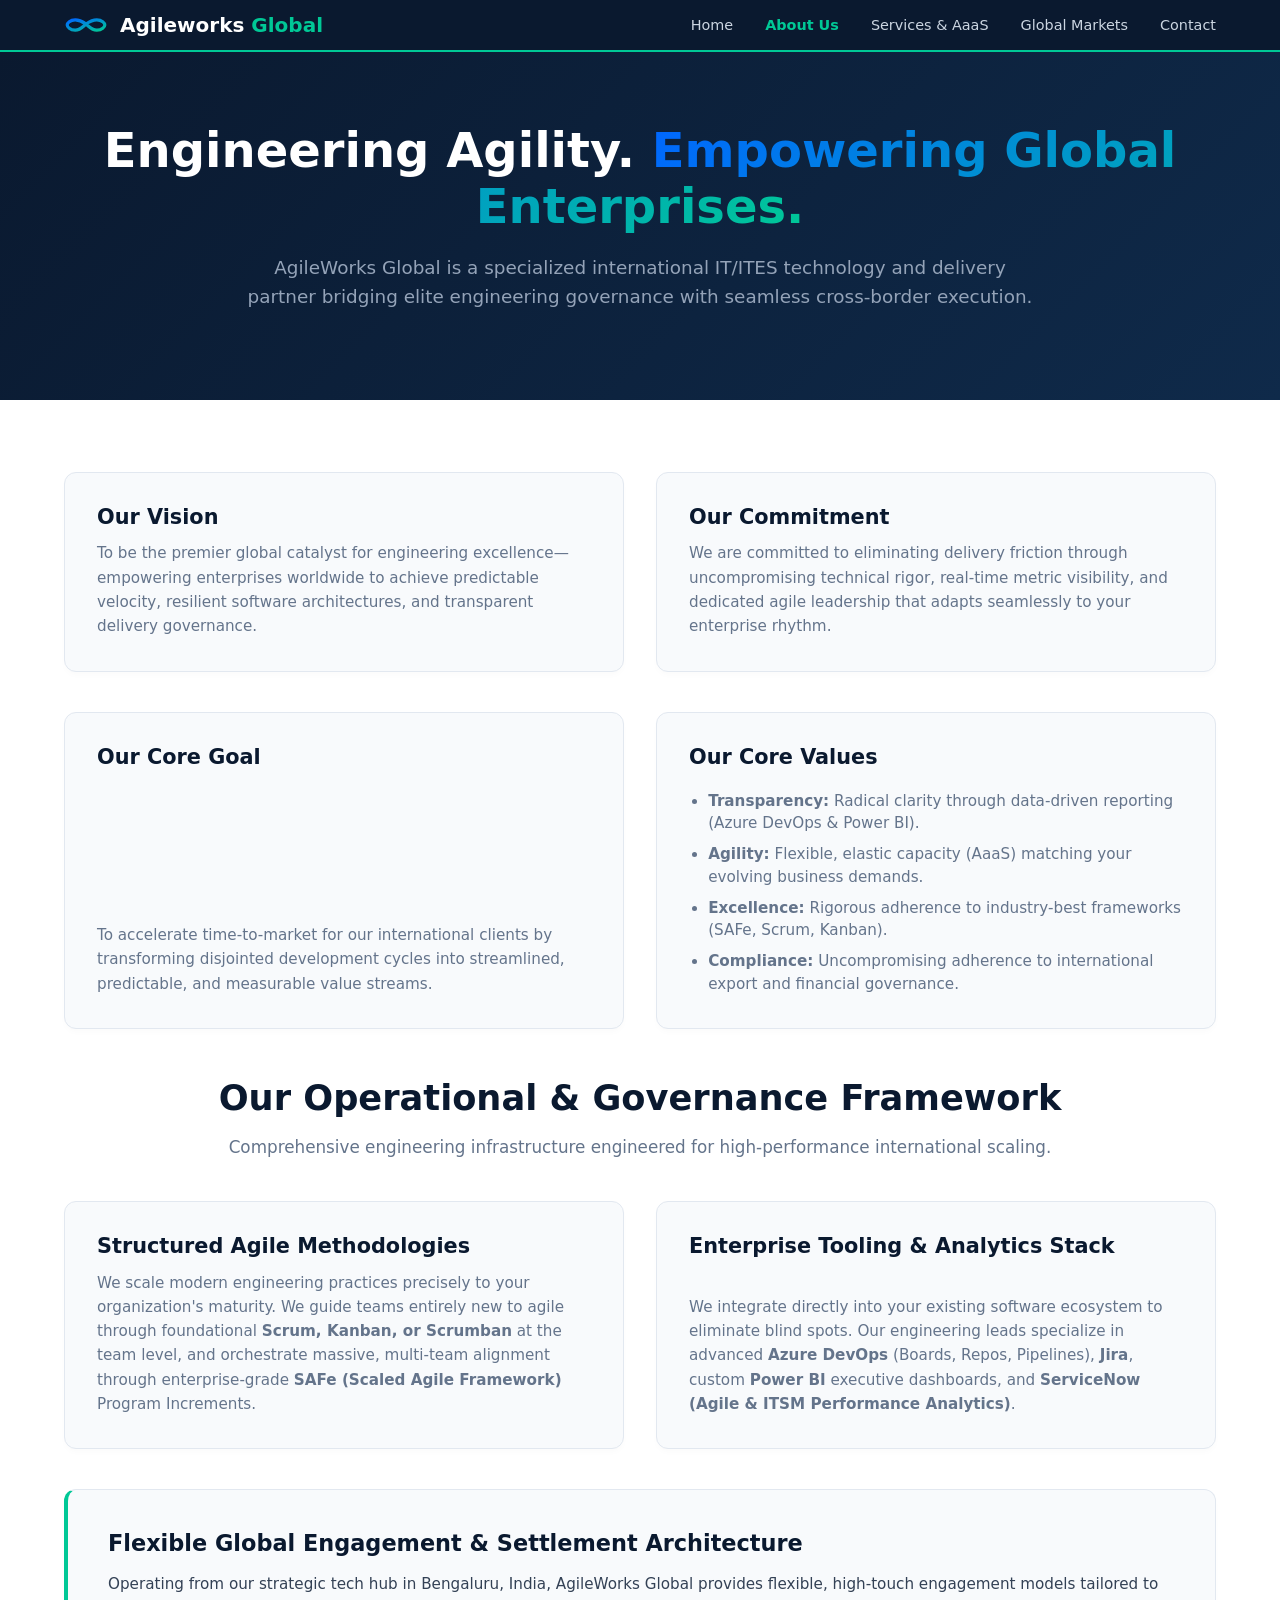
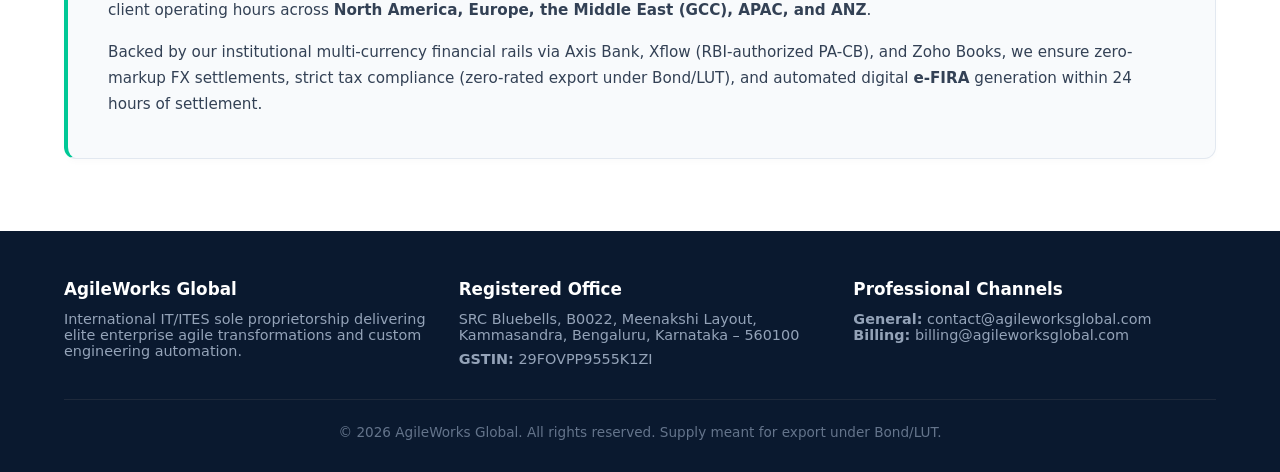
==== about.html @ ced108c4 "Initial commit" ====
<!DOCTYPE html>
<html lang="en">
<head>
  <meta charset="UTF-8">
  <meta name="viewport" content="width=device-width, initial-scale=1.0">
  <title>About Us | Agileworks Global</title>
  <link rel="stylesheet" href="css/style.css">
</head>
<body>

  <header>
    <a href="index.html" class="logo-container">
      <svg xmlns="http://www.w3.org/2000/svg" viewBox="0 0 110 50" width="44" height="22">
        <defs>
          <linearGradient id="infGrad" x1="0%" y1="0%" x2="100%" y2="100%">
            <stop offset="0%" stop-color="#0066FF"/>
            <stop offset="100%" stop-color="#00C896"/>
          </linearGradient>
        </defs>
        <path d="M 28,12 C 15,12 8,20 8,25 C 8,30 15,38 28,38 C 41,38 48,28 56,22 C 64,16 71,12 82,12 C 95,12 102,20 102,25 C 102,30 95,38 82,38 C 69,38 62,28 54,22 C 46,16 41,12 28,12 Z" fill="none" stroke="url(#infGrad)" stroke-width="8" stroke-linecap="round"/>
      </svg>
      <span class="logo-text">Agileworks <span>Global</span></span>
    </a>
    <nav>
      <a href="index.html">Home</a>
      <a href="about.html" class="active">About Us</a>
      <a href="services.html">Services &amp; AaaS</a>
      <a href="global.html">Global Markets</a>
      <a href="contact.html">Contact</a>
    </nav>
  </header>

  <main>
    <section class="hero">
      <h1>Engineering Agility. <span>Empowering Global Enterprises.</span></h1>
      <p>AgileWorks Global is a specialized international IT/ITES technology and delivery partner bridging elite engineering governance with seamless cross-border execution.</p>
    </section>

    <section>
      <div class="container">
        <!-- Row 1: Vision & Commitment -->
        <div class="grid-2" style="margin-bottom: 2.5rem;">
          <div class="card">
            <h3>Our Vision</h3>
            <p>To be the premier global catalyst for engineering excellence—empowering enterprises worldwide to achieve predictable velocity, resilient software architectures, and transparent delivery governance.</p>
          </div>
          <div class="card">
            <h3>Our Commitment</h3>
            <p>We are committed to eliminating delivery friction through uncompromising technical rigor, real-time metric visibility, and dedicated agile leadership that adapts seamlessly to your enterprise rhythm.</p>
          </div>
        </div>

        <!-- Row 2: Core Goal & Core Values -->
        <div class="grid-2" style="margin-bottom: 3rem;">
          <div class="card">
            <h3>Our Core Goal</h3>
            <p>To accelerate time-to-market for our international clients by transforming disjointed development cycles into streamlined, predictable, and measurable value streams.</p>
          </div>
          <div class="card">
            <h3>Our Core Values</h3>
            <ul style="margin-top: 0.5rem; padding-left: 1.2rem; color: #64748B; display: flex; flex-direction: column; gap: 8px; font-size: 0.95rem; line-height: 1.5;">
              <li><strong>Transparency:</strong> Radical clarity through data-driven reporting (Azure DevOps &amp; Power BI).</li>
              <li><strong>Agility:</strong> Flexible, elastic capacity (AaaS) matching your evolving business demands.</li>
              <li><strong>Excellence:</strong> Rigorous adherence to industry-best frameworks (SAFe, Scrum, Kanban).</li>
              <li><strong>Compliance:</strong> Uncompromising adherence to international export and financial governance.</li>
            </ul>
          </div>
        </div>

        <!-- Row 3: Operational & Governance Framework -->
        <h2 class="section-title">Our Operational &amp; Governance Framework</h2>
        <p class="section-subtitle">Comprehensive engineering infrastructure engineered for high-performance international scaling.</p>
        
        <div class="grid-2">
          <div class="card">
            <h3>Structured Agile Methodologies</h3>
            <p>We scale modern engineering practices precisely to your organization's maturity. We guide teams entirely new to agile through foundational <strong>Scrum, Kanban, or Scrumban</strong> at the team level, and orchestrate massive, multi-team alignment through enterprise-grade <strong>SAFe (Scaled Agile Framework)</strong> Program Increments.</p>
          </div>
          <div class="card">
            <h3>Enterprise Tooling &amp; Analytics Stack</h3>
            <p>We integrate directly into your existing software ecosystem to eliminate blind spots. Our engineering leads specialize in advanced <strong>Azure DevOps</strong> (Boards, Repos, Pipelines), <strong>Jira</strong>, custom <strong>Power BI</strong> executive dashboards, and <strong>ServiceNow (Agile &amp; ITSM Performance Analytics)</strong>.</p>
          </div>
        </div>

        <!-- Global Engagement Banner -->
        <div class="card" style="border-left: 4px solid var(--brand-teal); margin-top: 2.5rem; padding: 2.5rem;">
          <h3 style="color: var(--primary-dark); font-size: 1.4rem; margin-bottom: 1rem;">Flexible Global Engagement &amp; Settlement Architecture</h3>
          <p style="color: var(--text-dark); line-height: 1.7; margin-bottom: 1rem;">
            Operating from our strategic tech hub in Bengaluru, India, AgileWorks Global provides flexible, high-touch engagement models tailored to client operating hours across <strong>North America, Europe, the Middle East (GCC), APAC, and ANZ</strong>. 
          </p>
          <p style="color: var(--text-dark); line-height: 1.7;">
            Backed by our institutional multi-currency financial rails via Axis Bank, Xflow (RBI-authorized PA-CB), and Zoho Books, we ensure zero-markup FX settlements, strict tax compliance (zero-rated export under Bond/LUT), and automated digital <strong>e-FIRA</strong> generation within 24 hours of settlement.
          </p>
        </div>
      </div>
    </section>
  </main>

  <footer>
    <div class="footer-grid">
      <div>
        <h4>AgileWorks Global</h4>
        <p>International IT/ITES sole proprietorship delivering elite enterprise agile transformations and custom engineering automation.</p>
      </div>
      <div>
        <h4>Registered Office</h4>
        <p>SRC Bluebells, B0022, Meenakshi Layout, Kammasandra, Bengaluru, Karnataka – 560100</p>
        <p style="margin-top: 0.5rem;"><strong>GSTIN:</strong> 29FOVPP9555K1ZI</p>
      </div>
      <div>
        <h4>Professional Channels</h4>
        <p><strong>General:</strong> contact@agileworksglobal.com</p>
        <p><strong>Billing:</strong> billing@agileworksglobal.com</p>
      </div>
    </div>
    <div class="footer-bottom">
      &copy; 2026 AgileWorks Global. All rights reserved. Supply meant for export under Bond/LUT.
    </div>
  </footer>

</body>
</html>
---- css/style.css ----
:root {
  --primary-dark: #0A192F;
  --primary-navy: #0F2A4A;
  --brand-blue: #0066FF;
  --brand-teal: #00C896;
  --slate-light: #F8FAFC;
  --text-dark: #334155;
  --text-muted: #64748B;
  --border-color: #E2E8F0;
}

* {
  box-sizing: border-box;
  margin: 0;
  padding: 0;
  font-family: 'Inter', system-ui, -apple-system, BlinkMacSystemFont, "Segoe UI", Roboto, sans-serif;
}

body {
  background-color: var(--primary-dark);
  color: var(--text-dark);
  display: flex;
  flex-direction: column;
  min-height: 100vh;
}

main {
  flex: 1;
}

/* Header & Nav */
header {
  background: var(--primary-dark);
  color: #FFFFFF;
  padding: 0.8rem 5%;
  display: flex;
  justify-content: space-between;
  align-items: center;
  position: sticky;
  top: 0;
  z-index: 1000;
  box-shadow: 0 2px 0 0 var(--brand-teal);
}

.logo-container {
  display: flex;
  align-items: center;
  gap: 12px;
  text-decoration: none;
}

.logo-text {
  font-size: 1.25rem;
  font-weight: 700;
  color: #FFFFFF;
}

.logo-text span {
  color: var(--brand-teal);
}

nav {
  display: flex;
  align-items: center;
}

nav a {
  color: #CBD5E1;
  text-decoration: none;
  margin-left: 2rem;
  font-size: 0.9rem;
  font-weight: 500;
  transition: color 0.2s ease;
}

nav a:hover,
nav a.active {
  color: var(--brand-teal);
  font-weight: 600;
}

/* Hero Section */
.hero {
  background: linear-gradient(135deg, var(--primary-dark), var(--primary-navy));
  color: #FFFFFF;
  padding: 4.5rem 5% 3.5rem 5%;
  text-align: center;
}

.hero h1 {
  font-size: 3rem;
  font-weight: 800;
  margin-bottom: 1.2rem;
  color: #FFFFFF;
}

.hero h1 span {
  background: linear-gradient(135deg, var(--brand-blue), var(--brand-teal));
  -webkit-background-clip: text;
  -webkit-text-fill-color: transparent;
}

.hero p {
  font-size: 1.15rem;
  max-width: 800px;
  margin: 0 auto 2rem auto;
  color: #94A3B8;
  line-height: 1.6;
}

/* Buttons */
.btn-group {
  display: flex;
  gap: 1rem;
  justify-content: center;
  flex-wrap: wrap;
}

.btn-primary {
  background: linear-gradient(135deg, var(--brand-blue), var(--brand-teal));
  color: #FFFFFF;
  padding: 0.8rem 2rem;
  font-size: 0.95rem;
  font-weight: 600;
  border: none;
  border-radius: 6px;
  cursor: pointer;
  text-decoration: none;
  display: inline-block;
  box-shadow: 0 4px 14px rgba(0, 200, 150, 0.3);
  transition: opacity 0.2s ease;
}

.btn-primary:hover {
  opacity: 0.92;
}

.btn-outline {
  background: transparent;
  border: 2px solid var(--brand-teal);
  color: #FFFFFF;
  padding: 0.8rem 2rem;
  font-size: 0.95rem;
  font-weight: 600;
  border-radius: 6px;
  text-decoration: none;
  display: inline-block;
  transition: all 0.2s ease;
}

.btn-outline:hover {
  background: rgba(0, 200, 150, 0.1);
}

/* Layout & Containers */
section {
  padding: 4.5rem 5%;
  background-color: #FFFFFF;
}

.bg-slate {
  background-color: var(--slate-light);
}

.container {
  max-width: 1200px;
  margin: 0 auto;
}

h2.section-title {
  font-size: 2.2rem;
  color: var(--primary-dark);
  text-align: center;
  margin-bottom: 1rem;
  font-weight: 700;
}

p.section-subtitle {
  text-align: center;
  color: var(--text-muted);
  margin-bottom: 2.5rem;
  font-size: 1.05rem;
  line-height: 1.6;
}

/* Grids & Cards */
.grid-2 {
  display: grid;
  grid-template-columns: 1fr 1fr;
  gap: 2rem;
  align-items: stretch;
}

.card {
  background: var(--slate-light);
  border: 1px solid var(--border-color);
  border-radius: 12px;
  padding: 2rem;
  box-shadow: 0 4px 6px -1px rgba(0, 0, 0, 0.02);
  display: flex;
  flex-direction: column;
  justify-content: space-between;
}

.card h3 {
  color: var(--primary-dark);
  font-size: 1.3rem;
  margin-bottom: 0.8rem;
}

.card p {
  color: var(--text-muted);
  line-height: 1.6;
  font-size: 0.95rem;
}

.badge-list {
  display: flex;
  flex-wrap: wrap;
  gap: 8px;
  margin-top: 1.2rem;
}

.badge {
  background: #E2E8F0;
  color: var(--primary-dark);
  padding: 4px 12px;
  border-radius: 20px;
  font-size: 0.85rem;
  font-weight: 600;
}

/* Services Grid */
.services-grid {
  display: grid;
  grid-template-columns: repeat(auto-fit, minmax(320px, 1fr));
  gap: 2rem;
}

.service-card {
  background: #FFFFFF;
  border: 1px solid var(--border-color);
  border-radius: 12px;
  padding: 2rem;
  display: flex;
  flex-direction: column;
  justify-content: space-between;
}

.service-card h3 {
  color: var(--primary-dark);
  font-size: 1.25rem;
  margin-bottom: 0.75rem;
}

.service-card p {
  font-size: 0.95rem;
  color: var(--text-muted);
  line-height: 1.6;
}

.service-card.aaas-highlight {
  border: 2px solid var(--brand-teal);
  background: #F0FDF4;
}

.tag-flagship {
  background: var(--brand-teal);
  color: #FFF;
  font-size: 0.75rem;
  padding: 2px 8px;
  border-radius: 4px;
  font-weight: 700;
  text-transform: uppercase;
  display: inline-block;
  margin-bottom: 8px;
}

/* Responsive YouTube Embeds */
.video-container {
  position: relative;
  padding-bottom: 56.25%; /* 16:9 Aspect Ratio */
  height: 0;
  overflow: hidden;
  border-radius: 8px;
  margin-top: 1.5rem;
  background-color: #0F172A;
  border: 1px solid var(--border-color);
}

.video-container iframe {
  position: absolute;
  top: 0;
  left: 0;
  width: 100%;
  height: 100%;
  border: 0;
}

/* Global Markets Grid */
.corridors-grid {
  display: grid;
  grid-template-columns: repeat(auto-fit, minmax(320px, 1fr));
  gap: 2rem;
  margin-bottom: 3.5rem;
}

.corridor-card {
  background: var(--slate-light);
  border: 1px solid var(--border-color);
  border-radius: 12px;
  padding: 2rem;
}

.corridor-card h3 {
  color: var(--primary-dark);
  font-size: 1.25rem;
  margin-bottom: 0.8rem;
  display: flex;
  align-items: center;
  gap: 8px;
}

.corridor-card p {
  font-size: 0.95rem;
  color: var(--text-muted);
  line-height: 1.6;
}

.pillars-card {
  background: #FFFFFF;
  border: 1px solid var(--border-color);
  border-radius: 12px;
  padding: 2.5rem;
  max-width: 1000px;
  margin: 0 auto;
}

.pillars-card h3 {
  color: var(--primary-dark);
  font-size: 1.4rem;
  margin-bottom: 1.5rem;
}

.pillar-item {
  margin-bottom: 1.5rem;
  line-height: 1.6;
}

.pillar-item strong {
  display: block;
  color: var(--primary-dark);
  font-size: 1.05rem;
  margin-bottom: 0.25rem;
}

.pillar-item p {
  color: var(--text-dark);
}

/* Form Styles */
.form-card {
  background: #FFFFFF;
  max-width: 750px;
  margin: 0 auto;
  border: 1px solid var(--border-color);
  border-radius: 12px;
  padding: 2.5rem;
}

.form-group {
  margin-bottom: 1.2rem;
}

.form-group label {
  display: block;
  font-weight: 600;
  margin-bottom: 0.5rem;
  font-size: 0.9rem;
  color: var(--primary-dark);
}

.form-group input,
.form-group select,
.form-group textarea {
  width: 100%;
  padding: 0.8rem;
  border: 1px solid var(--border-color);
  border-radius: 6px;
  font-size: 0.95rem;
  background-color: #FFFFFF;
}

.form-group input:focus,
.form-group select:focus,
.form-group textarea:focus {
  outline: none;
  border-color: var(--brand-teal);
  box-shadow: 0 0 0 3px rgba(0, 200, 150, 0.15);
}

/* Footer */
footer {
  background: var(--primary-dark);
  color: #94A3B8;
  padding: 3rem 5% 2rem 5%;
  font-size: 0.9rem;
  margin-top: auto;
}

.footer-grid {
  display: grid;
  grid-template-columns: repeat(auto-fit, minmax(250px, 1fr));
  gap: 2rem;
  max-width: 1200px;
  margin: 0 auto 2rem auto;
}

.footer-grid h4 {
  color: #FFFFFF;
  margin-bottom: 0.8rem;
  font-size: 1.05rem;
}

.footer-bottom {
  text-align: center;
  border-top: 1px solid #1E293B;
  padding-top: 1.5rem;
  color: #64748B;
  font-size: 0.85rem;
}

@media (max-width: 768px) {
  .grid-2 {
    grid-template-columns: 1fr !important;
  }
  .hero h1 {
    font-size: 2.2rem;
  }
  nav a {
    margin-left: 1rem;
    font-size: 0.85rem;
  }
}
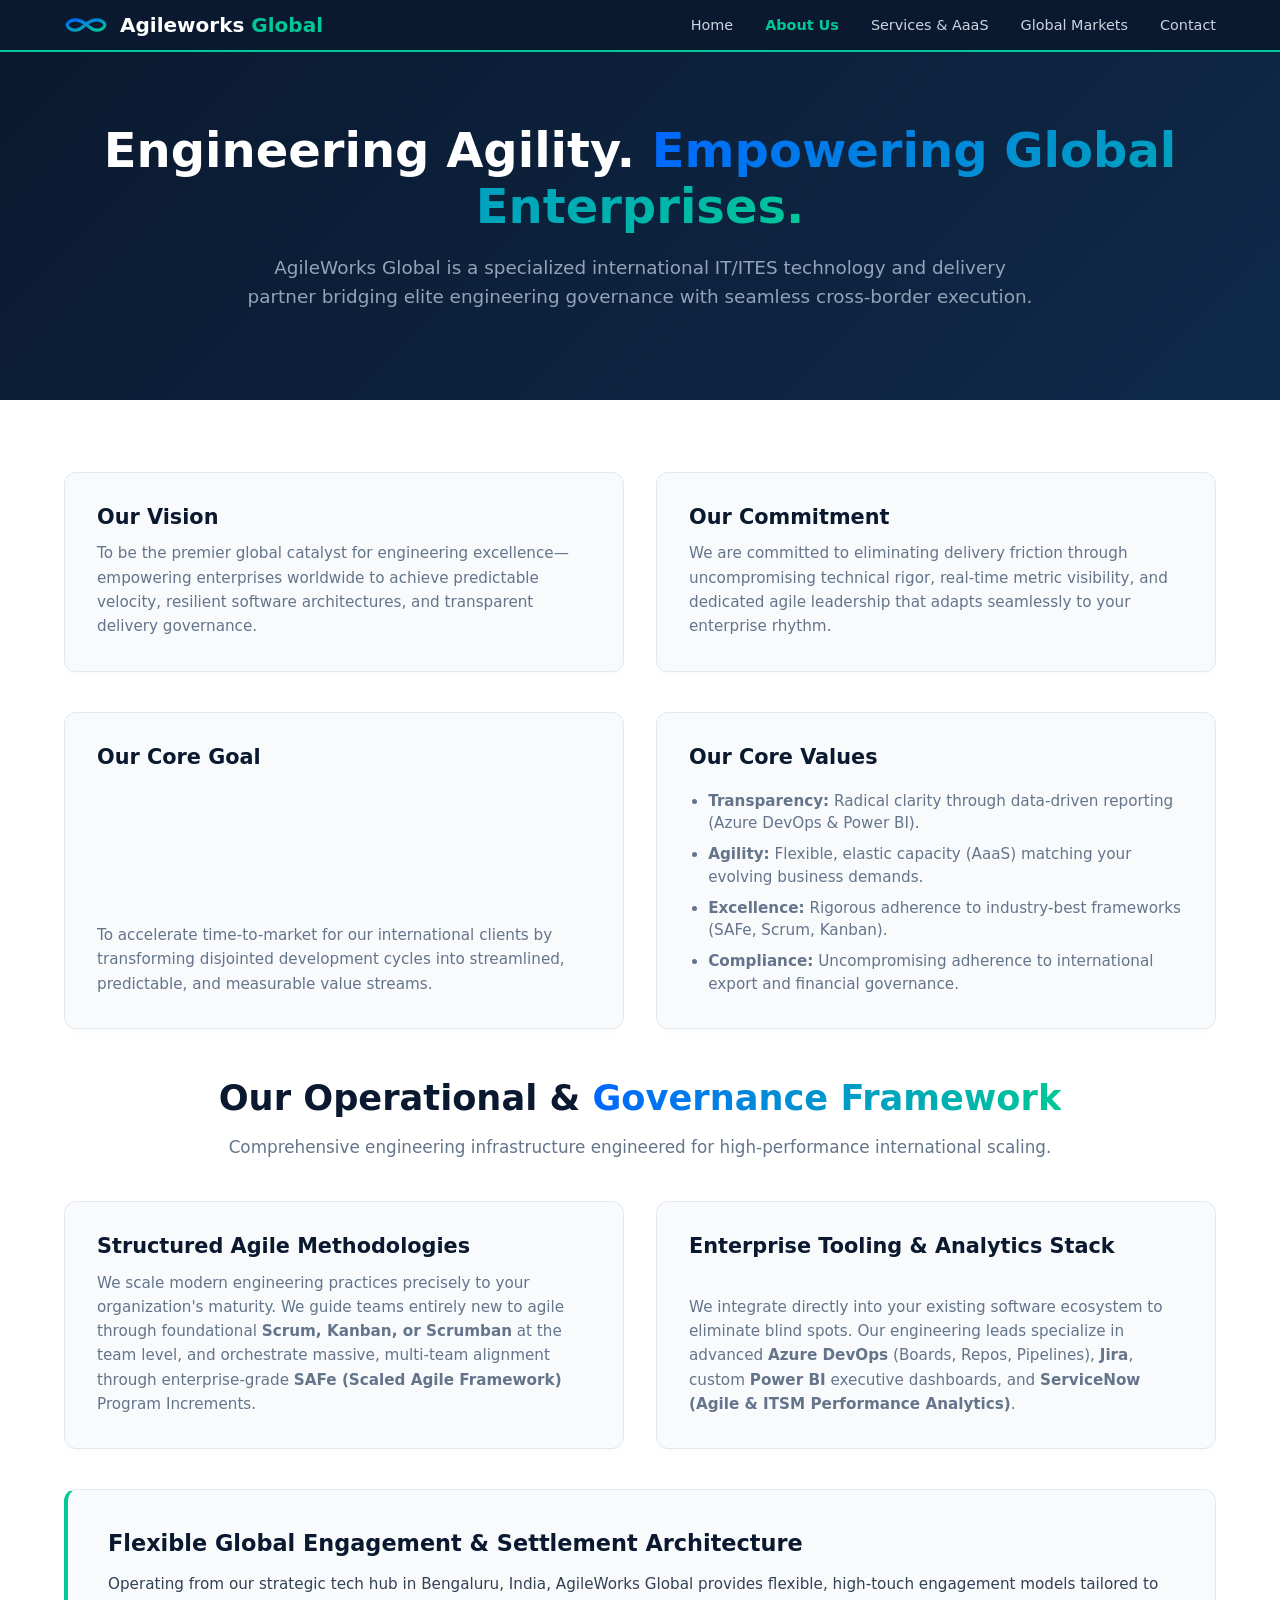
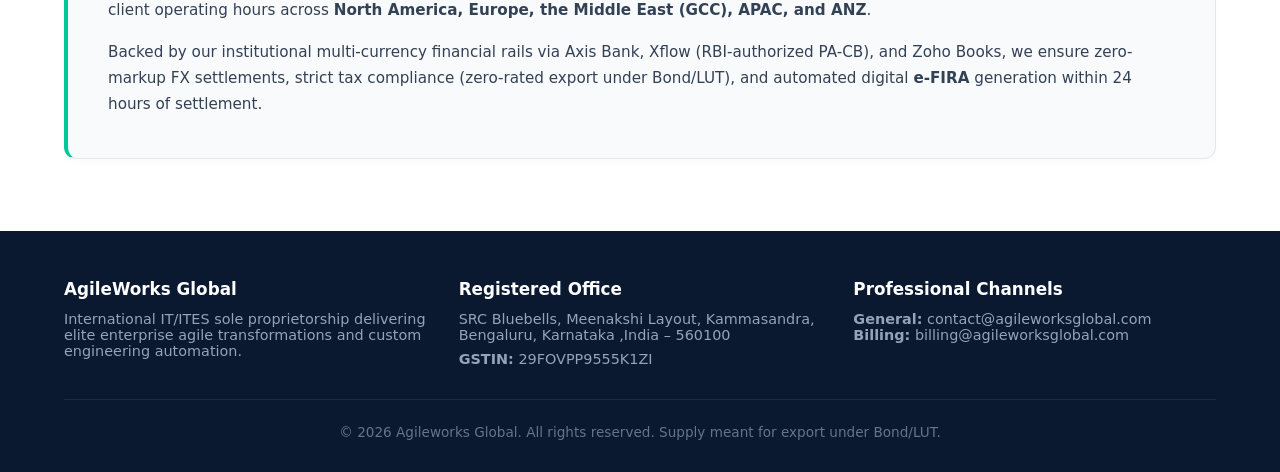
==== commit 6b5aec0a: "updated code in services.html, about.html, global.html, index.html, contact.html to reflect the new " ====
--- a/about.html
+++ b/about.html
@@ -68,7 +68,9 @@
         </div>
 
         <!-- Row 3: Operational & Governance Framework -->
-        <h2 class="section-title">Our Operational &amp; Governance Framework</h2>
+        <h2 class="section-title">
+          Our Operational &amp; <span style="background: linear-gradient(to right, #0066FF, #00C896); -webkit-background-clip: text; -webkit-text-fill-color: transparent;">Governance Framework</span>
+        </h2>
         <p class="section-subtitle">Comprehensive engineering infrastructure engineered for high-performance international scaling.</p>
         
         <div class="grid-2">
@@ -104,7 +106,7 @@
       </div>
       <div>
         <h4>Registered Office</h4>
-        <p>SRC Bluebells, B0022, Meenakshi Layout, Kammasandra, Bengaluru, Karnataka – 560100</p>
+        <p>SRC Bluebells, Meenakshi Layout, Kammasandra, Bengaluru, Karnataka ,India – 560100</p>
         <p style="margin-top: 0.5rem;"><strong>GSTIN:</strong> 29FOVPP9555K1ZI</p>
       </div>
       <div>
@@ -114,7 +116,7 @@
       </div>
     </div>
     <div class="footer-bottom">
-      &copy; 2026 AgileWorks Global. All rights reserved. Supply meant for export under Bond/LUT.
+      &copy; 2026 Agileworks Global. All rights reserved. Supply meant for export under Bond/LUT.
     </div>
   </footer>
 
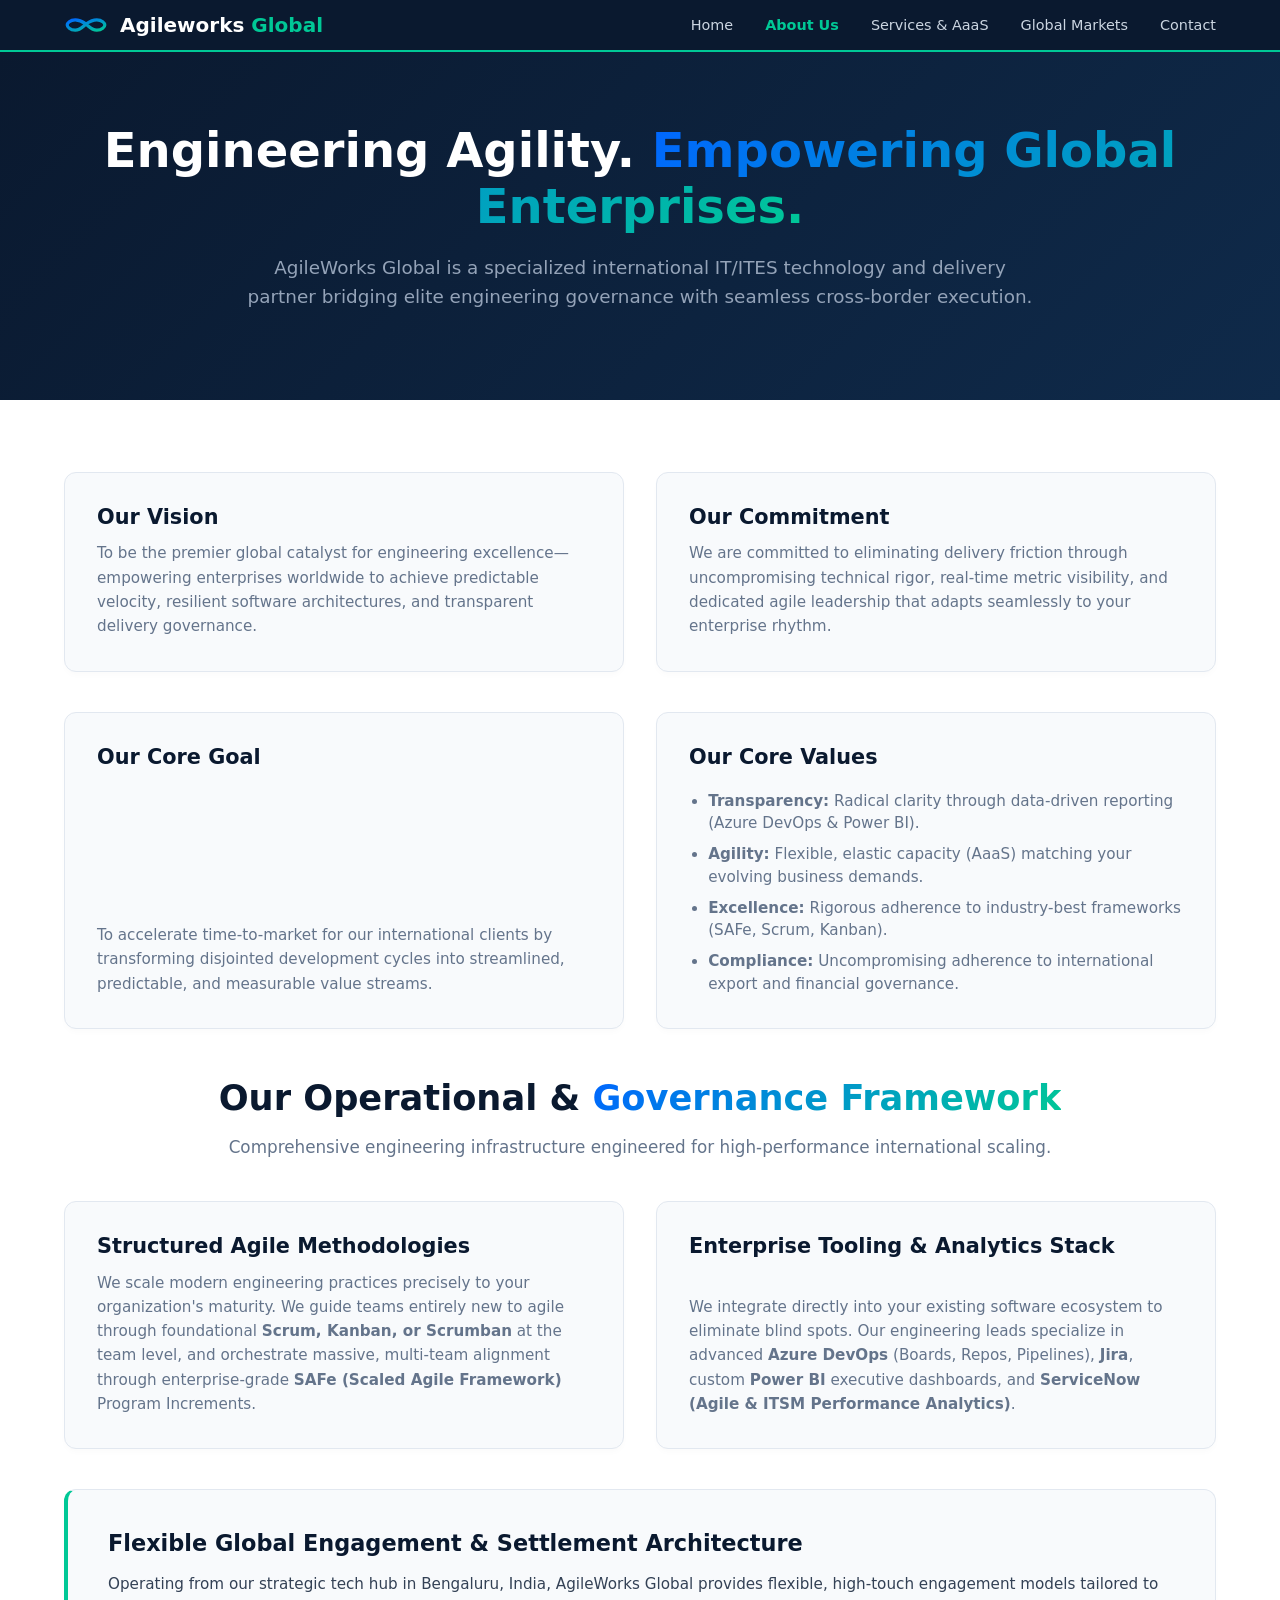
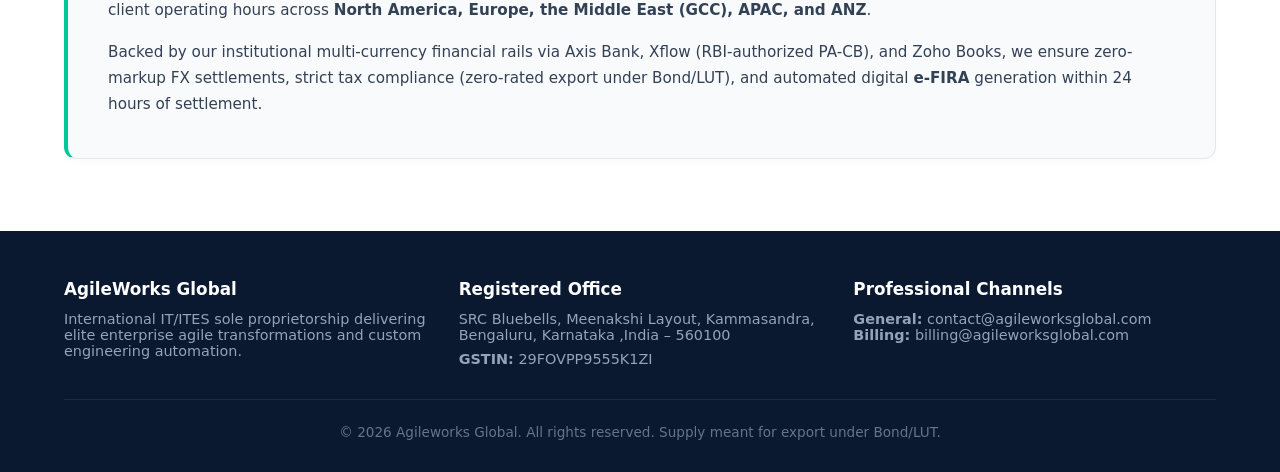
==== commit 39d94174: "Fix gradient text compatibility warnings Co-authored-by: Copilot <223556219+Copilot@users.noreply.gi" ====
--- a/about.html
+++ b/about.html
@@ -69,7 +69,7 @@
 
         <!-- Row 3: Operational & Governance Framework -->
         <h2 class="section-title">
-          Our Operational &amp; <span style="background: linear-gradient(to right, #0066FF, #00C896); -webkit-background-clip: text; -webkit-text-fill-color: transparent;">Governance Framework</span>
+          Our Operational &amp; <span class="gradient-text">Governance Framework</span>
         </h2>
         <p class="section-subtitle">Comprehensive engineering infrastructure engineered for high-performance international scaling.</p>
         
--- a/css/style.css
+++ b/css/style.css
@@ -94,9 +94,12 @@
   color: #FFFFFF;
 }
 
-.hero h1 span {
+.hero h1 span,
+.gradient-text {
   background: linear-gradient(135deg, var(--brand-blue), var(--brand-teal));
   -webkit-background-clip: text;
+  background-clip: text;
+  color: transparent;
   -webkit-text-fill-color: transparent;
 }
 
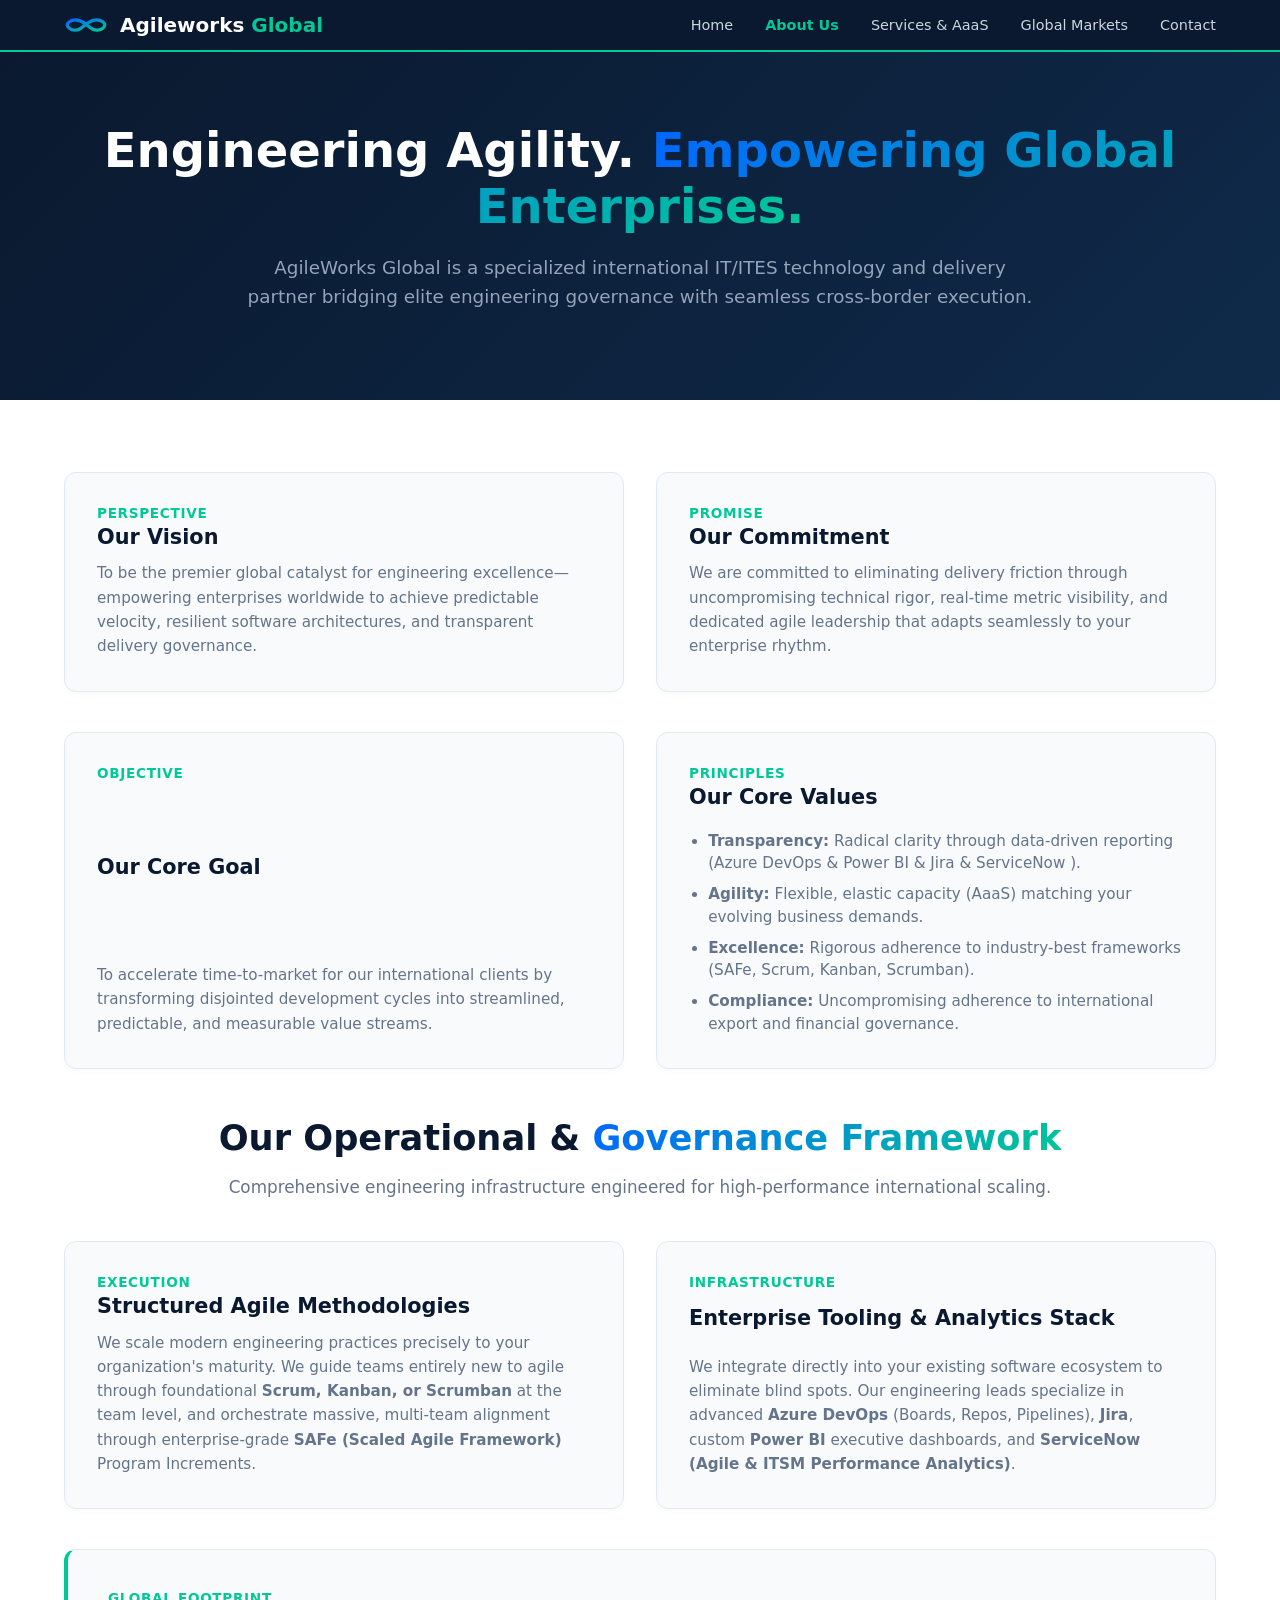
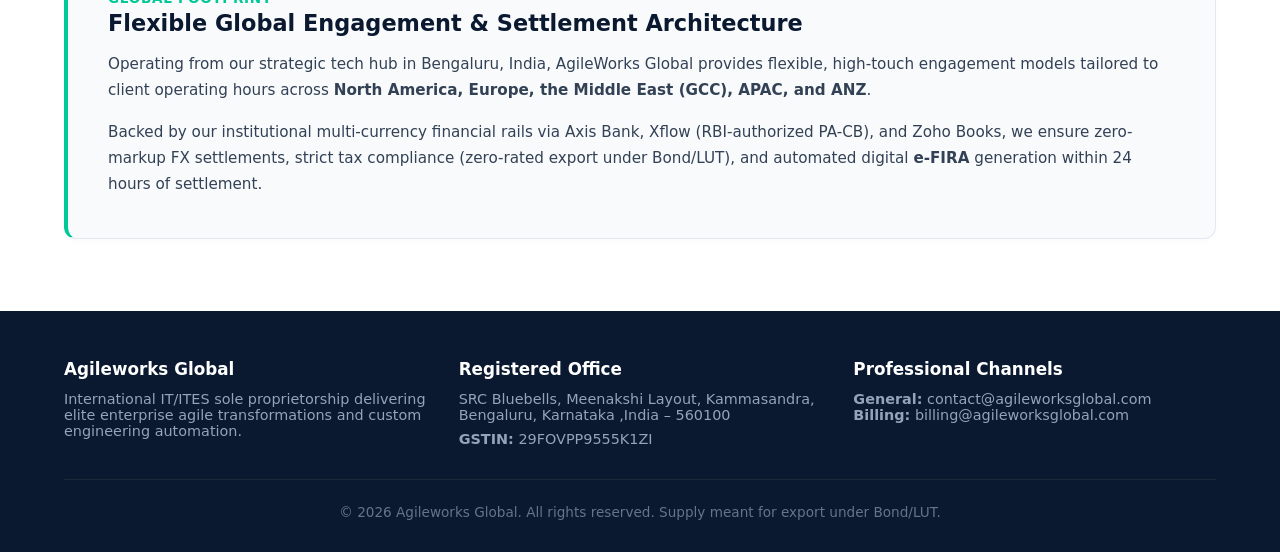
==== commit f1fd2a60: "Update website pages and content Co-authored-by: Copilot <223556219+Copilot@users.noreply.github.com" ====
--- a/about.html
+++ b/about.html
@@ -5,6 +5,26 @@
   <meta name="viewport" content="width=device-width, initial-scale=1.0">
   <title>About Us | Agileworks Global</title>
   <link rel="stylesheet" href="css/style.css">
+  <style>
+    /* Custom inline styles matching your service cards hover effect and green tags */
+    .card {
+      transition: all 0.3s ease-in-out;
+      cursor: pointer;
+    }
+    .card:hover {
+      border-color: #00C896 !important;
+      box-shadow: 0 10px 25px -5px rgba(0, 200, 150, 0.15);
+    }
+    .section-tag {
+      display: block;
+      font-size: 0.85rem;
+      font-weight: 700;
+      color: #00C896;
+      letter-spacing: 0.05em;
+      margin-bottom: 4px;
+      text-transform: uppercase;
+    }
+  </style>
 </head>
 <body>
 
@@ -41,11 +61,13 @@
         <!-- Row 1: Vision & Commitment -->
         <div class="grid-2" style="margin-bottom: 2.5rem;">
           <div class="card">
-            <h3>Our Vision</h3>
+            <span class="section-tag">Perspective</span>
+            <h3 style="margin-top: 0;">Our Vision</h3>
             <p>To be the premier global catalyst for engineering excellence—empowering enterprises worldwide to achieve predictable velocity, resilient software architectures, and transparent delivery governance.</p>
           </div>
           <div class="card">
-            <h3>Our Commitment</h3>
+            <span class="section-tag">Promise</span>
+            <h3 style="margin-top: 0;">Our Commitment</h3>
             <p>We are committed to eliminating delivery friction through uncompromising technical rigor, real-time metric visibility, and dedicated agile leadership that adapts seamlessly to your enterprise rhythm.</p>
           </div>
         </div>
@@ -53,15 +75,17 @@
         <!-- Row 2: Core Goal & Core Values -->
         <div class="grid-2" style="margin-bottom: 3rem;">
           <div class="card">
-            <h3>Our Core Goal</h3>
+            <span class="section-tag">Objective</span>
+            <h3 style="margin-top: 0;">Our Core Goal</h3>
             <p>To accelerate time-to-market for our international clients by transforming disjointed development cycles into streamlined, predictable, and measurable value streams.</p>
           </div>
           <div class="card">
-            <h3>Our Core Values</h3>
+            <span class="section-tag">Principles</span>
+            <h3 style="margin-top: 0;">Our Core Values</h3>
             <ul style="margin-top: 0.5rem; padding-left: 1.2rem; color: #64748B; display: flex; flex-direction: column; gap: 8px; font-size: 0.95rem; line-height: 1.5;">
-              <li><strong>Transparency:</strong> Radical clarity through data-driven reporting (Azure DevOps &amp; Power BI).</li>
+              <li><strong>Transparency:</strong> Radical clarity through data-driven reporting (Azure DevOps &amp; Power BI &amp; Jira &amp; ServiceNow ).</li>
               <li><strong>Agility:</strong> Flexible, elastic capacity (AaaS) matching your evolving business demands.</li>
-              <li><strong>Excellence:</strong> Rigorous adherence to industry-best frameworks (SAFe, Scrum, Kanban).</li>
+              <li><strong>Excellence:</strong> Rigorous adherence to industry-best frameworks (SAFe, Scrum, Kanban, Scrumban).</li>
               <li><strong>Compliance:</strong> Uncompromising adherence to international export and financial governance.</li>
             </ul>
           </div>
@@ -75,18 +99,21 @@
         
         <div class="grid-2">
           <div class="card">
-            <h3>Structured Agile Methodologies</h3>
+            <span class="section-tag">Execution</span>
+            <h3 style="margin-top: 0;">Structured Agile Methodologies</h3>
             <p>We scale modern engineering practices precisely to your organization's maturity. We guide teams entirely new to agile through foundational <strong>Scrum, Kanban, or Scrumban</strong> at the team level, and orchestrate massive, multi-team alignment through enterprise-grade <strong>SAFe (Scaled Agile Framework)</strong> Program Increments.</p>
           </div>
           <div class="card">
-            <h3>Enterprise Tooling &amp; Analytics Stack</h3>
+            <span class="section-tag">Infrastructure</span>
+            <h3 style="margin-top: 0;">Enterprise Tooling &amp; Analytics Stack</h3>
             <p>We integrate directly into your existing software ecosystem to eliminate blind spots. Our engineering leads specialize in advanced <strong>Azure DevOps</strong> (Boards, Repos, Pipelines), <strong>Jira</strong>, custom <strong>Power BI</strong> executive dashboards, and <strong>ServiceNow (Agile &amp; ITSM Performance Analytics)</strong>.</p>
           </div>
         </div>
 
         <!-- Global Engagement Banner -->
         <div class="card" style="border-left: 4px solid var(--brand-teal); margin-top: 2.5rem; padding: 2.5rem;">
-          <h3 style="color: var(--primary-dark); font-size: 1.4rem; margin-bottom: 1rem;">Flexible Global Engagement &amp; Settlement Architecture</h3>
+          <span class="section-tag">Global Footprint</span>
+          <h3 style="color: var(--primary-dark); font-size: 1.4rem; margin-bottom: 1rem; margin-top: 0;">Flexible Global Engagement &amp; Settlement Architecture</h3>
           <p style="color: var(--text-dark); line-height: 1.7; margin-bottom: 1rem;">
             Operating from our strategic tech hub in Bengaluru, India, AgileWorks Global provides flexible, high-touch engagement models tailored to client operating hours across <strong>North America, Europe, the Middle East (GCC), APAC, and ANZ</strong>. 
           </p>
@@ -101,7 +128,7 @@
   <footer>
     <div class="footer-grid">
       <div>
-        <h4>AgileWorks Global</h4>
+        <h4>Agileworks Global</h4>
         <p>International IT/ITES sole proprietorship delivering elite enterprise agile transformations and custom engineering automation.</p>
       </div>
       <div>
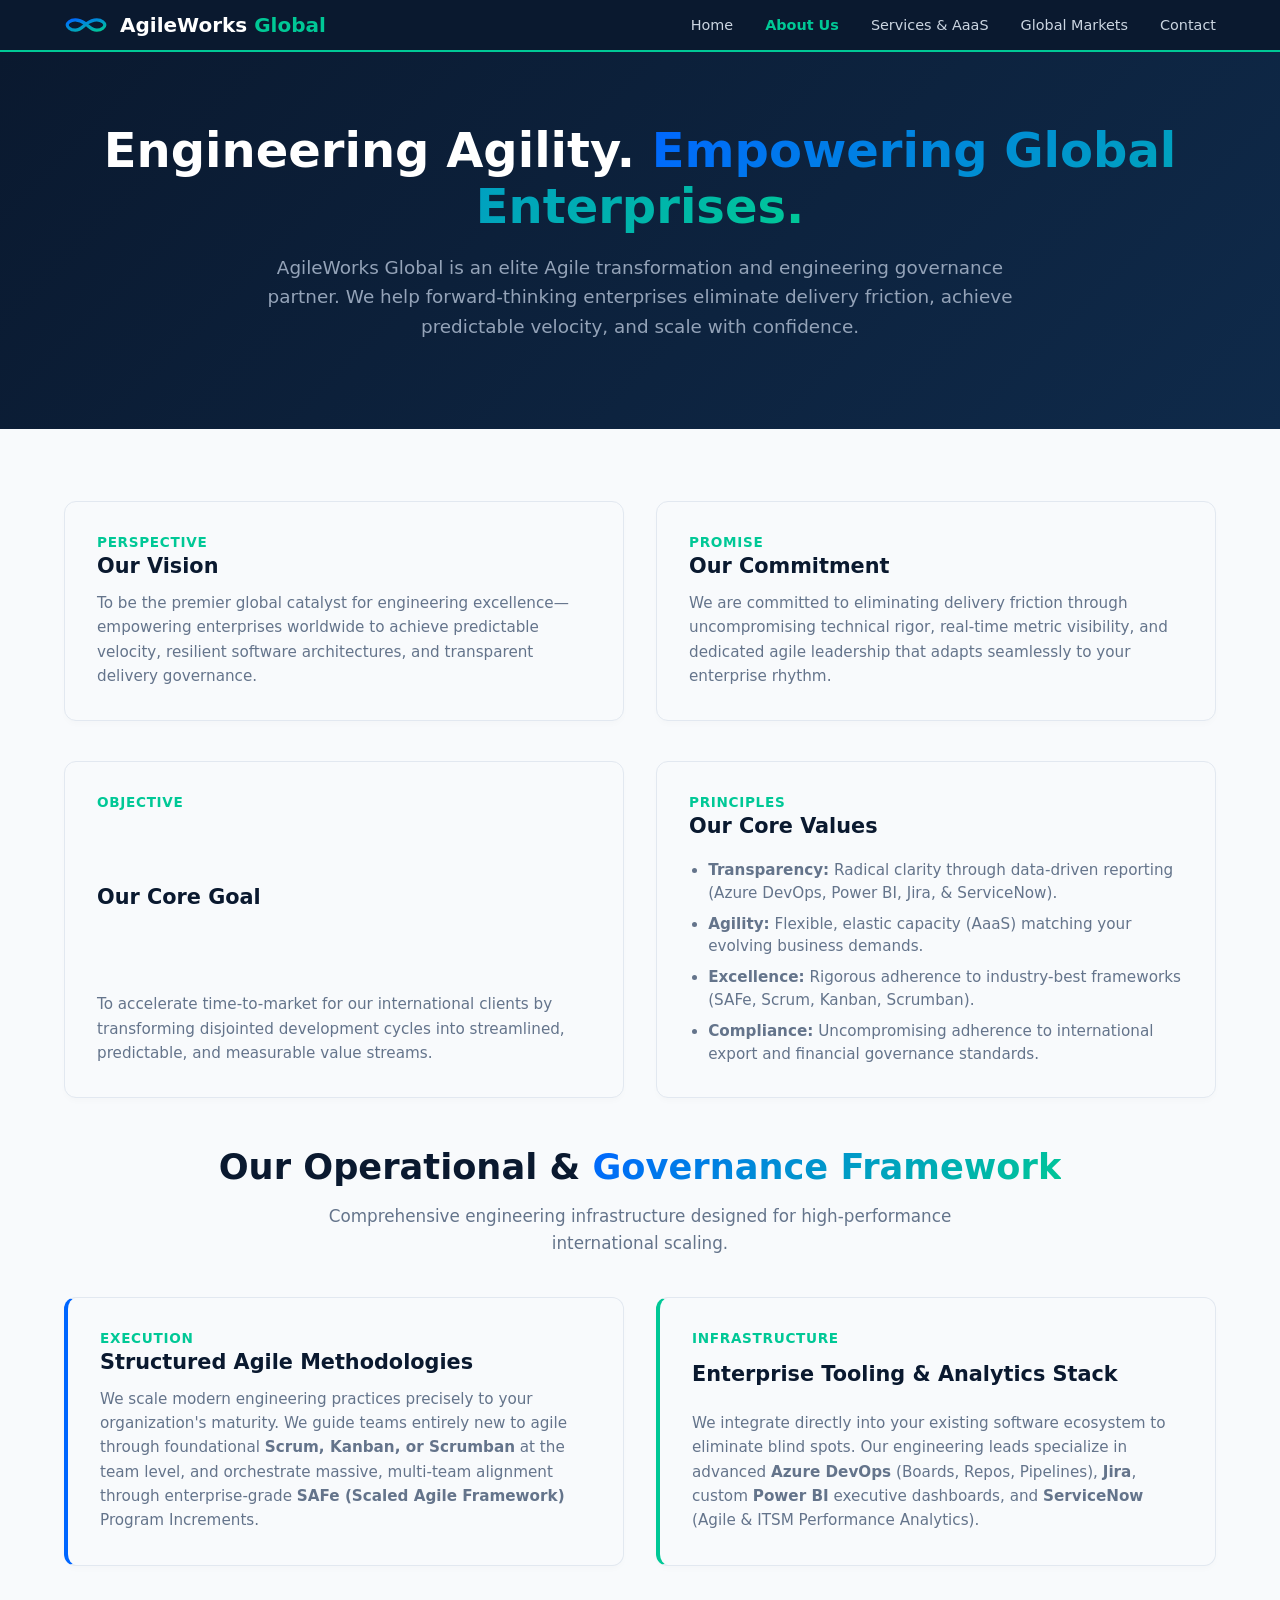
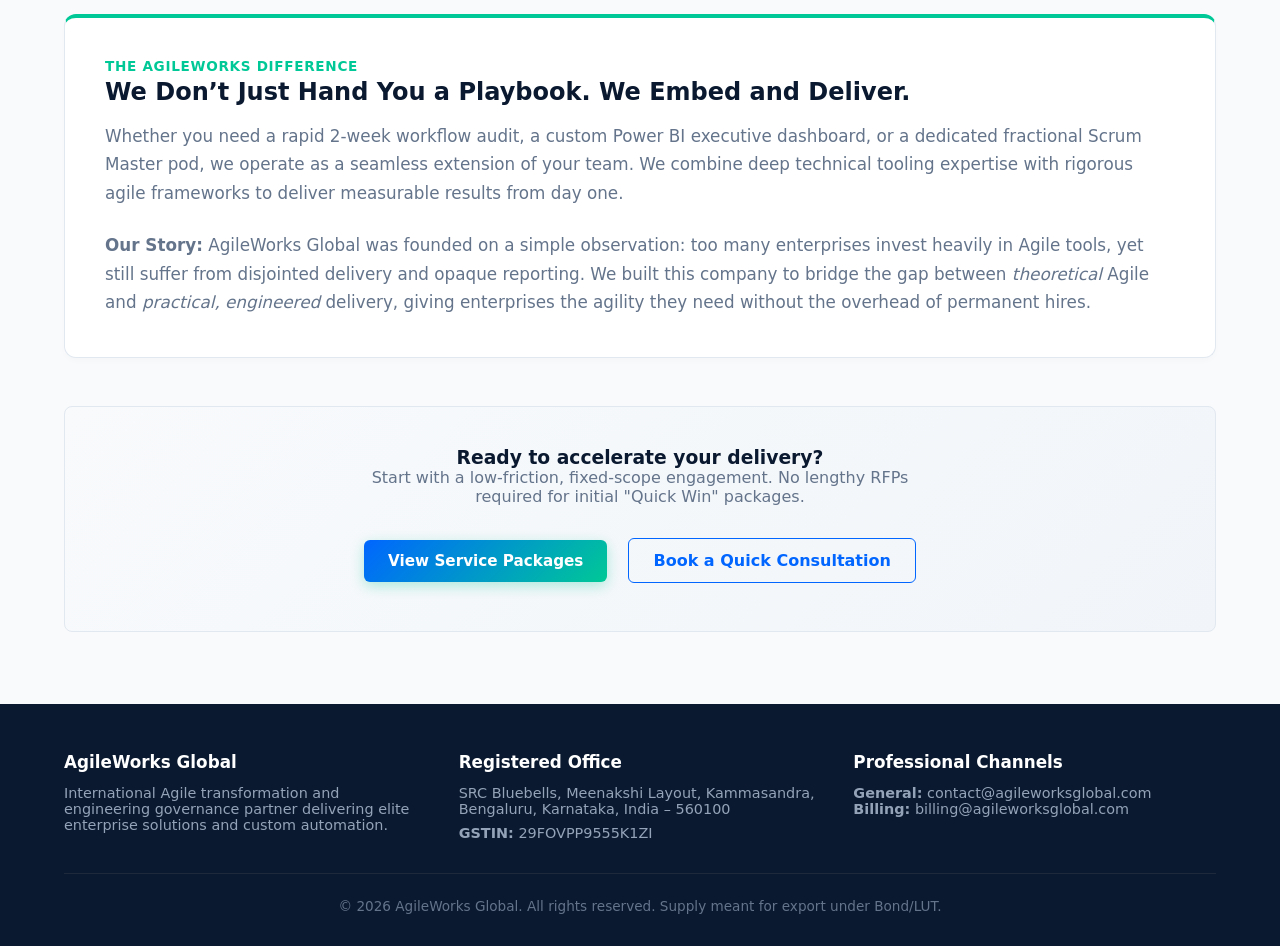
==== commit 7145f4f8: "refined webpages meaningful content and improved user experience" ====
--- a/about.html
+++ b/about.html
@@ -3,13 +3,12 @@
 <head>
   <meta charset="UTF-8">
   <meta name="viewport" content="width=device-width, initial-scale=1.0">
-  <title>About Us | Agileworks Global</title>
+  <title>About Us | AgileWorks Global</title>
   <link rel="stylesheet" href="css/style.css">
   <style>
     /* Custom inline styles matching your service cards hover effect and green tags */
     .card {
       transition: all 0.3s ease-in-out;
-      cursor: pointer;
     }
     .card:hover {
       border-color: #00C896 !important;
@@ -23,6 +22,45 @@
       letter-spacing: 0.05em;
       margin-bottom: 4px;
       text-transform: uppercase;
+    }
+    /* CTA Styles */
+    .cta-box {
+      background: linear-gradient(135deg, #f8fafc 0%, #f1f5f9 100%);
+      border: 1px solid #e2e8f0;
+      border-radius: 8px;
+      padding: 2.5rem;
+      text-align: center;
+      margin-top: 3rem;
+    }
+    .btn-primary {
+      display: inline-block;
+      background-color: #00C896;
+      color: #ffffff;
+      padding: 0.75rem 1.5rem;
+      border-radius: 6px;
+      text-decoration: none;
+      font-weight: 600;
+      margin: 0.5rem;
+      transition: background-color 0.3s ease;
+    }
+    .btn-primary:hover {
+      background-color: #00a87d;
+    }
+    .btn-secondary {
+      display: inline-block;
+      background-color: transparent;
+      color: #0066FF;
+      padding: 0.75rem 1.5rem;
+      border-radius: 6px;
+      text-decoration: none;
+      font-weight: 600;
+      margin: 0.5rem;
+      border: 1px solid #0066FF;
+      transition: all 0.3s ease;
+    }
+    .btn-secondary:hover {
+      background-color: #0066FF;
+      color: #ffffff;
     }
   </style>
 </head>
@@ -39,7 +77,7 @@
         </defs>
         <path d="M 28,12 C 15,12 8,20 8,25 C 8,30 15,38 28,38 C 41,38 48,28 56,22 C 64,16 71,12 82,12 C 95,12 102,20 102,25 C 102,30 95,38 82,38 C 69,38 62,28 54,22 C 46,16 41,12 28,12 Z" fill="none" stroke="url(#infGrad)" stroke-width="8" stroke-linecap="round"/>
       </svg>
-      <span class="logo-text">Agileworks <span>Global</span></span>
+      <span class="logo-text">AgileWorks <span>Global</span></span>
     </a>
     <nav>
       <a href="index.html">Home</a>
@@ -52,75 +90,88 @@
 
   <main>
     <section class="hero">
-      <h1>Engineering Agility. <span>Empowering Global Enterprises.</span></h1>
-      <p>AgileWorks Global is a specialized international IT/ITES technology and delivery partner bridging elite engineering governance with seamless cross-border execution.</p>
+      <h1>Engineering Agility. <span class="gradient-text">Empowering Global Enterprises.</span></h1>
+      <p>AgileWorks Global is an elite Agile transformation and engineering governance partner. We help forward-thinking enterprises eliminate delivery friction, achieve predictable velocity, and scale with confidence.</p>
     </section>
 
-    <section>
+    <section class="bg-slate">
       <div class="container">
         <!-- Row 1: Vision & Commitment -->
         <div class="grid-2" style="margin-bottom: 2.5rem;">
-          <div class="card">
+          <div class="card" style="padding: 2rem;">
             <span class="section-tag">Perspective</span>
             <h3 style="margin-top: 0;">Our Vision</h3>
-            <p>To be the premier global catalyst for engineering excellence—empowering enterprises worldwide to achieve predictable velocity, resilient software architectures, and transparent delivery governance.</p>
-          </div>
-          <div class="card">
+            <p style="color: #64748B; line-height: 1.6;">To be the premier global catalyst for engineering excellence—empowering enterprises worldwide to achieve predictable velocity, resilient software architectures, and transparent delivery governance.</p>
+          </div>
+          <div class="card" style="padding: 2rem;">
             <span class="section-tag">Promise</span>
             <h3 style="margin-top: 0;">Our Commitment</h3>
-            <p>We are committed to eliminating delivery friction through uncompromising technical rigor, real-time metric visibility, and dedicated agile leadership that adapts seamlessly to your enterprise rhythm.</p>
+            <p style="color: #64748B; line-height: 1.6;">We are committed to eliminating delivery friction through uncompromising technical rigor, real-time metric visibility, and dedicated agile leadership that adapts seamlessly to your enterprise rhythm.</p>
           </div>
         </div>
 
         <!-- Row 2: Core Goal & Core Values -->
         <div class="grid-2" style="margin-bottom: 3rem;">
-          <div class="card">
+          <div class="card" style="padding: 2rem;">
             <span class="section-tag">Objective</span>
             <h3 style="margin-top: 0;">Our Core Goal</h3>
-            <p>To accelerate time-to-market for our international clients by transforming disjointed development cycles into streamlined, predictable, and measurable value streams.</p>
-          </div>
-          <div class="card">
+            <p style="color: #64748B; line-height: 1.6;">To accelerate time-to-market for our international clients by transforming disjointed development cycles into streamlined, predictable, and measurable value streams.</p>
+          </div>
+          <div class="card" style="padding: 2rem;">
             <span class="section-tag">Principles</span>
             <h3 style="margin-top: 0;">Our Core Values</h3>
             <ul style="margin-top: 0.5rem; padding-left: 1.2rem; color: #64748B; display: flex; flex-direction: column; gap: 8px; font-size: 0.95rem; line-height: 1.5;">
-              <li><strong>Transparency:</strong> Radical clarity through data-driven reporting (Azure DevOps &amp; Power BI &amp; Jira &amp; ServiceNow ).</li>
+              <li><strong>Transparency:</strong> Radical clarity through data-driven reporting (Azure DevOps, Power BI, Jira, &amp; ServiceNow).</li>
               <li><strong>Agility:</strong> Flexible, elastic capacity (AaaS) matching your evolving business demands.</li>
               <li><strong>Excellence:</strong> Rigorous adherence to industry-best frameworks (SAFe, Scrum, Kanban, Scrumban).</li>
-              <li><strong>Compliance:</strong> Uncompromising adherence to international export and financial governance.</li>
+              <li><strong>Compliance:</strong> Uncompromising adherence to international export and financial governance standards.</li>
             </ul>
           </div>
         </div>
 
         <!-- Row 3: Operational & Governance Framework -->
-        <h2 class="section-title">
+        <h2 class="section-title" style="text-align: center; margin-bottom: 1rem;">
           Our Operational &amp; <span class="gradient-text">Governance Framework</span>
         </h2>
-        <p class="section-subtitle">Comprehensive engineering infrastructure engineered for high-performance international scaling.</p>
+        <p class="section-subtitle" style="text-align: center; max-width: 700px; margin: 0 auto 2.5rem auto;">Comprehensive engineering infrastructure designed for high-performance international scaling.</p>
         
-        <div class="grid-2">
-          <div class="card">
+        <div class="grid-2" style="margin-bottom: 3rem;">
+          <div class="card" style="padding: 2rem; border-left: 4px solid #0066FF;">
             <span class="section-tag">Execution</span>
             <h3 style="margin-top: 0;">Structured Agile Methodologies</h3>
-            <p>We scale modern engineering practices precisely to your organization's maturity. We guide teams entirely new to agile through foundational <strong>Scrum, Kanban, or Scrumban</strong> at the team level, and orchestrate massive, multi-team alignment through enterprise-grade <strong>SAFe (Scaled Agile Framework)</strong> Program Increments.</p>
-          </div>
-          <div class="card">
+            <p style="color: #64748B; line-height: 1.6;">We scale modern engineering practices precisely to your organization's maturity. We guide teams entirely new to agile through foundational <strong>Scrum, Kanban, or Scrumban</strong> at the team level, and orchestrate massive, multi-team alignment through enterprise-grade <strong>SAFe (Scaled Agile Framework)</strong> Program Increments.</p>
+          </div>
+          <div class="card" style="padding: 2rem; border-left: 4px solid #00C896;">
             <span class="section-tag">Infrastructure</span>
             <h3 style="margin-top: 0;">Enterprise Tooling &amp; Analytics Stack</h3>
-            <p>We integrate directly into your existing software ecosystem to eliminate blind spots. Our engineering leads specialize in advanced <strong>Azure DevOps</strong> (Boards, Repos, Pipelines), <strong>Jira</strong>, custom <strong>Power BI</strong> executive dashboards, and <strong>ServiceNow (Agile &amp; ITSM Performance Analytics)</strong>.</p>
-          </div>
-        </div>
-
-        <!-- Global Engagement Banner -->
-        <div class="card" style="border-left: 4px solid var(--brand-teal); margin-top: 2.5rem; padding: 2.5rem;">
-          <span class="section-tag">Global Footprint</span>
-          <h3 style="color: var(--primary-dark); font-size: 1.4rem; margin-bottom: 1rem; margin-top: 0;">Flexible Global Engagement &amp; Settlement Architecture</h3>
-          <p style="color: var(--text-dark); line-height: 1.7; margin-bottom: 1rem;">
-            Operating from our strategic tech hub in Bengaluru, India, AgileWorks Global provides flexible, high-touch engagement models tailored to client operating hours across <strong>North America, Europe, the Middle East (GCC), APAC, and ANZ</strong>. 
+            <p style="color: #64748B; line-height: 1.6;">We integrate directly into your existing software ecosystem to eliminate blind spots. Our engineering leads specialize in advanced <strong>Azure DevOps</strong> (Boards, Repos, Pipelines), <strong>Jira</strong>, custom <strong>Power BI</strong> executive dashboards, and <strong>ServiceNow</strong> (Agile &amp; ITSM Performance Analytics).</p>
+          </div>
+        </div>
+
+        <!-- The AgileWorks Difference -->
+        <div class="card" style="padding: 2.5rem; background: #ffffff; border-top: 4px solid #00C896; margin-bottom: 3rem;">
+          <span class="section-tag">The AgileWorks Difference</span>
+          <h2 style="color: var(--primary-dark, #0f172a); font-size: 1.5rem; margin-top: 0; margin-bottom: 1rem;">
+            We Don’t Just Hand You a Playbook. We Embed and Deliver.
+          </h2>
+          <p style="color: #64748B; line-height: 1.7; font-size: 1.05rem; margin-bottom: 1.5rem;">
+            Whether you need a rapid 2-week workflow audit, a custom Power BI executive dashboard, or a dedicated fractional Scrum Master pod, we operate as a seamless extension of your team. We combine deep technical tooling expertise with rigorous agile frameworks to deliver measurable results from day one.
           </p>
-          <p style="color: var(--text-dark); line-height: 1.7;">
-            Backed by our institutional multi-currency financial rails via Axis Bank, Xflow (RBI-authorized PA-CB), and Zoho Books, we ensure zero-markup FX settlements, strict tax compliance (zero-rated export under Bond/LUT), and automated digital <strong>e-FIRA</strong> generation within 24 hours of settlement.
+          <p style="color: #64748B; line-height: 1.7; font-size: 1.05rem;">
+            <strong>Our Story:</strong> AgileWorks Global was founded on a simple observation: too many enterprises invest heavily in Agile tools, yet still suffer from disjointed delivery and opaque reporting. We built this company to bridge the gap between <em>theoretical</em> Agile and <em>practical, engineered</em> delivery, giving enterprises the agility they need without the overhead of permanent hires.
           </p>
         </div>
+
+        <!-- Strategic CTA -->
+        <div class="cta-box">
+          <h3 style="color: var(--primary-dark, #0f172a); margin-top: 0;">Ready to accelerate your delivery?</h3>
+          <p style="color: #64748B; max-width: 600px; margin: 0 auto 1.5rem auto;">
+            Start with a low-friction, fixed-scope engagement. No lengthy RFPs required for initial "Quick Win" packages.
+          </p>
+          <a href="services.html" class="btn-primary">View Service Packages</a>
+          <a href="contact.html" class="btn-secondary">Book a Quick Consultation</a>
+        </div>
+
       </div>
     </section>
   </main>
@@ -128,12 +179,12 @@
   <footer>
     <div class="footer-grid">
       <div>
-        <h4>Agileworks Global</h4>
-        <p>International IT/ITES sole proprietorship delivering elite enterprise agile transformations and custom engineering automation.</p>
+        <h4>AgileWorks Global</h4>
+        <p>International Agile transformation and engineering governance partner delivering elite enterprise solutions and custom automation.</p>
       </div>
       <div>
         <h4>Registered Office</h4>
-        <p>SRC Bluebells, Meenakshi Layout, Kammasandra, Bengaluru, Karnataka ,India – 560100</p>
+        <p>SRC Bluebells, Meenakshi Layout, Kammasandra, Bengaluru, Karnataka, India – 560100</p>
         <p style="margin-top: 0.5rem;"><strong>GSTIN:</strong> 29FOVPP9555K1ZI</p>
       </div>
       <div>
@@ -143,7 +194,7 @@
       </div>
     </div>
     <div class="footer-bottom">
-      &copy; 2026 Agileworks Global. All rights reserved. Supply meant for export under Bond/LUT.
+      &copy; 2026 AgileWorks Global. All rights reserved. Supply meant for export under Bond/LUT.
     </div>
   </footer>
 
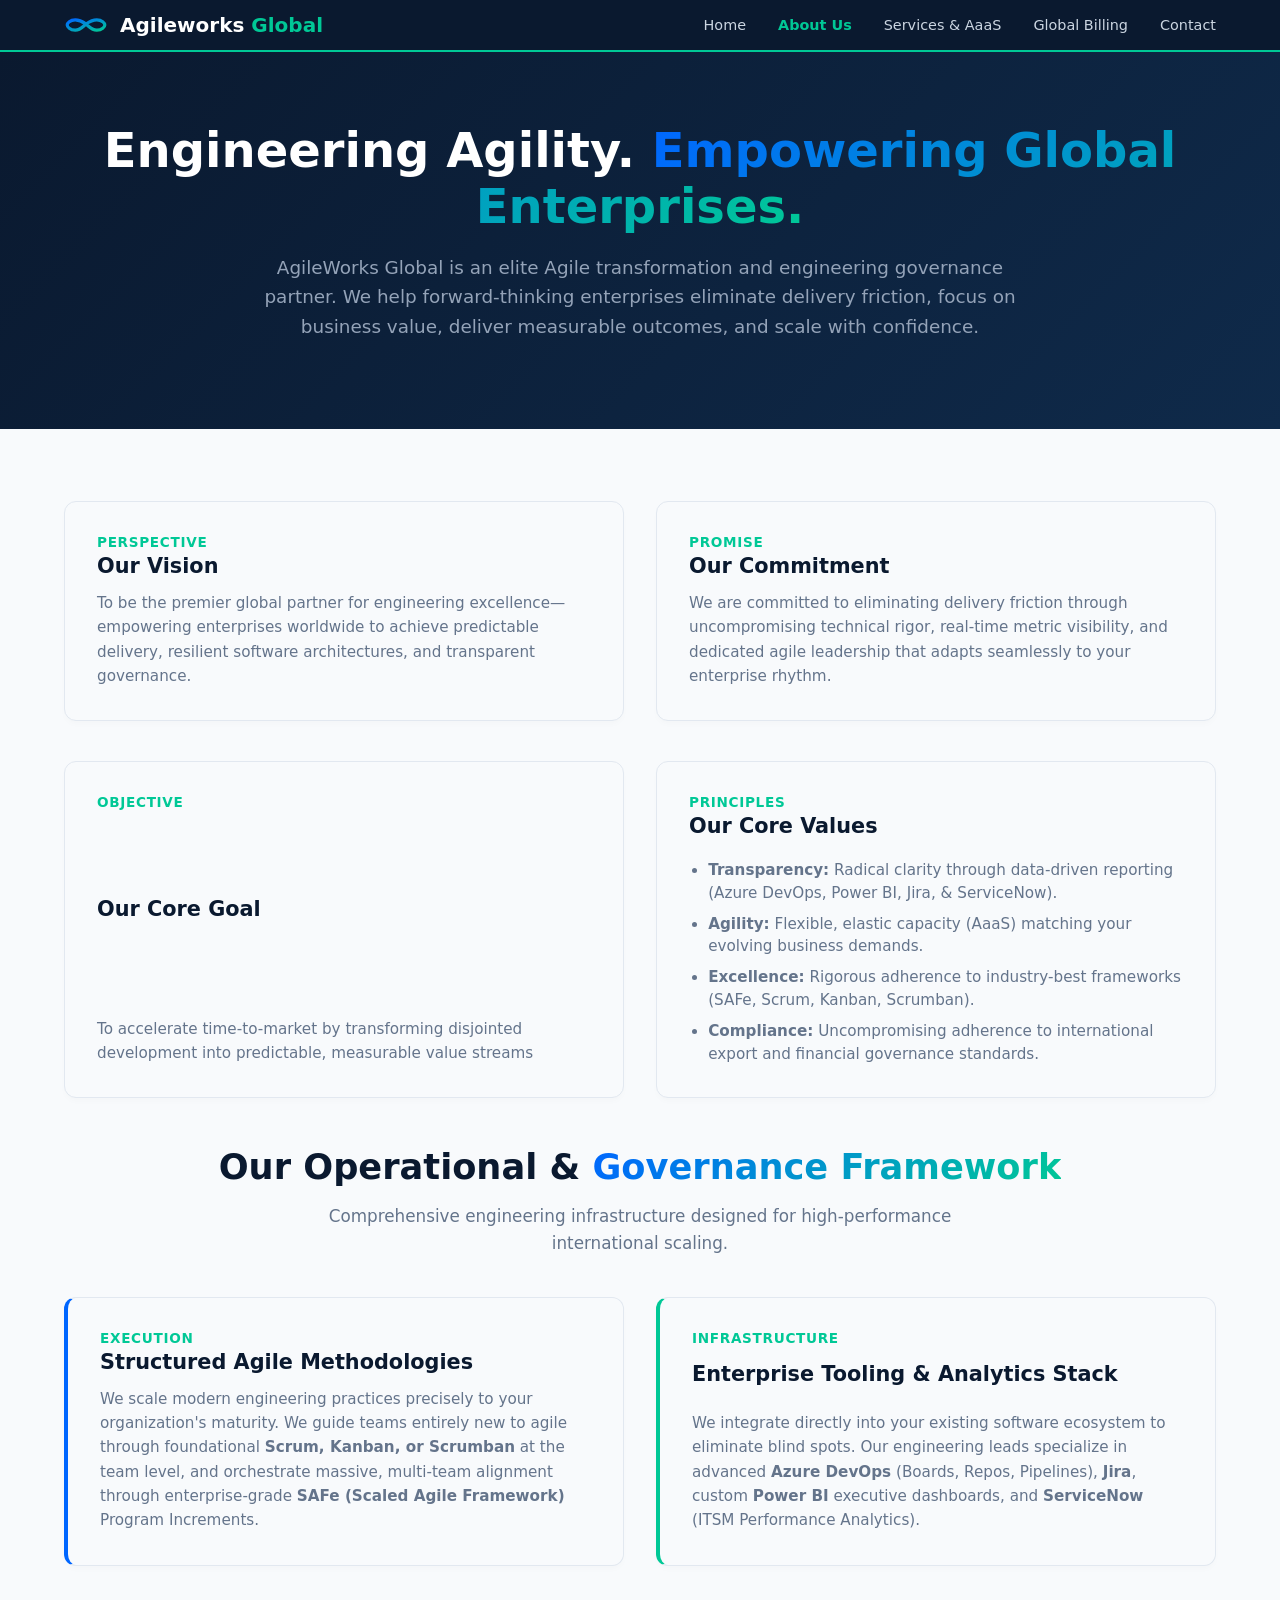
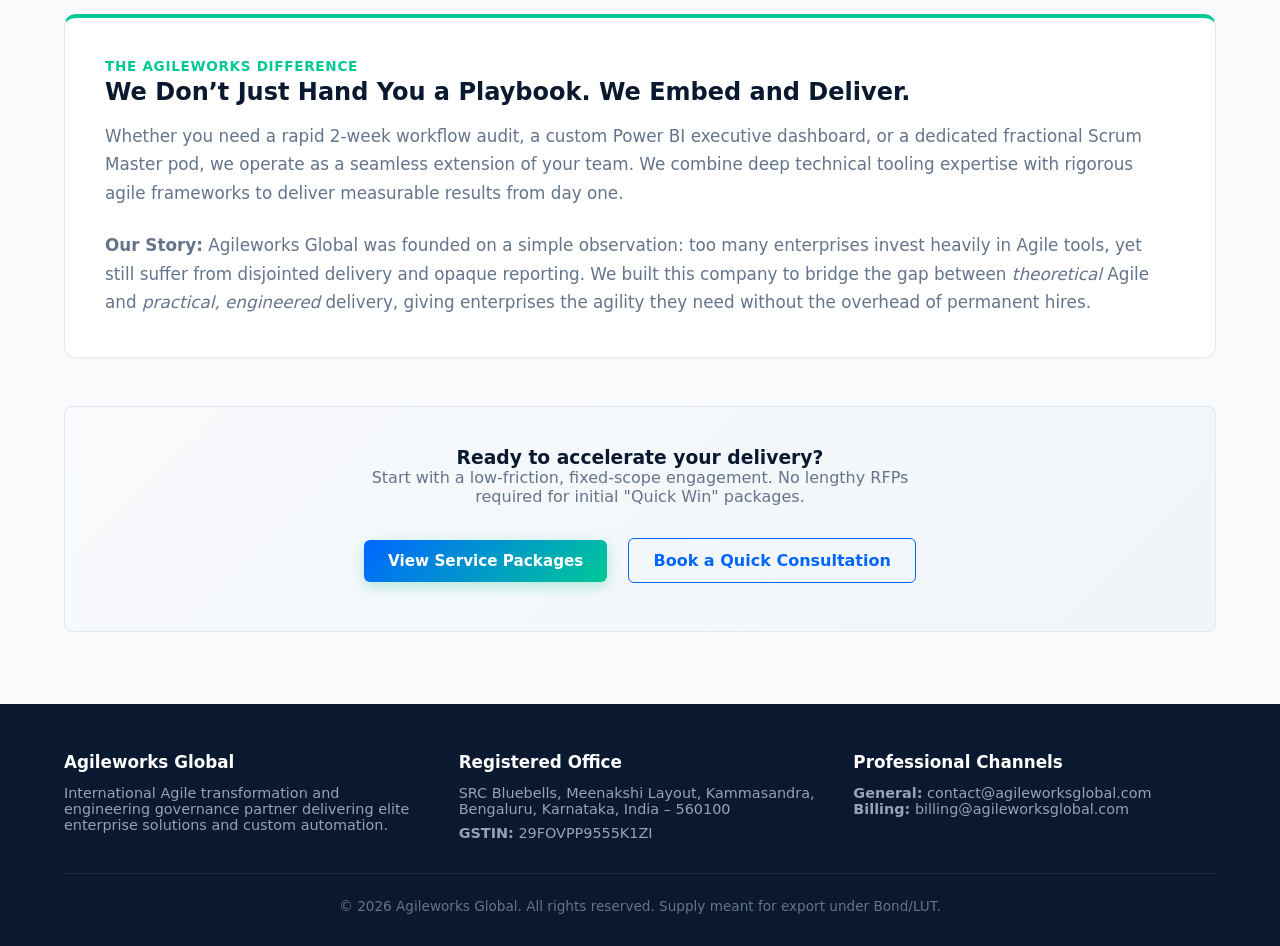
==== commit 3b742aa7: "refined web page content for clarity, consistency, and improved messaging. Updated headings, paragra" ====
--- a/about.html
+++ b/about.html
@@ -3,7 +3,7 @@
 <head>
   <meta charset="UTF-8">
   <meta name="viewport" content="width=device-width, initial-scale=1.0">
-  <title>About Us | AgileWorks Global</title>
+  <title>About Us | Agileworks Global</title>
   <link rel="stylesheet" href="css/style.css">
   <style>
     /* Custom inline styles matching your service cards hover effect and green tags */
@@ -77,13 +77,13 @@
         </defs>
         <path d="M 28,12 C 15,12 8,20 8,25 C 8,30 15,38 28,38 C 41,38 48,28 56,22 C 64,16 71,12 82,12 C 95,12 102,20 102,25 C 102,30 95,38 82,38 C 69,38 62,28 54,22 C 46,16 41,12 28,12 Z" fill="none" stroke="url(#infGrad)" stroke-width="8" stroke-linecap="round"/>
       </svg>
-      <span class="logo-text">AgileWorks <span>Global</span></span>
+      <span class="logo-text">Agileworks <span>Global</span></span>
     </a>
     <nav>
       <a href="index.html">Home</a>
       <a href="about.html" class="active">About Us</a>
       <a href="services.html">Services &amp; AaaS</a>
-      <a href="global.html">Global Markets</a>
+      <a href="global.html">Global Billing</a>
       <a href="contact.html">Contact</a>
     </nav>
   </header>
@@ -91,7 +91,7 @@
   <main>
     <section class="hero">
       <h1>Engineering Agility. <span class="gradient-text">Empowering Global Enterprises.</span></h1>
-      <p>AgileWorks Global is an elite Agile transformation and engineering governance partner. We help forward-thinking enterprises eliminate delivery friction, achieve predictable velocity, and scale with confidence.</p>
+      <p>AgileWorks Global is an elite Agile transformation and engineering governance partner. We help forward-thinking enterprises eliminate delivery friction, focus on business value, deliver measurable outcomes, and scale with confidence.</p>
     </section>
 
     <section class="bg-slate">
@@ -101,7 +101,7 @@
           <div class="card" style="padding: 2rem;">
             <span class="section-tag">Perspective</span>
             <h3 style="margin-top: 0;">Our Vision</h3>
-            <p style="color: #64748B; line-height: 1.6;">To be the premier global catalyst for engineering excellence—empowering enterprises worldwide to achieve predictable velocity, resilient software architectures, and transparent delivery governance.</p>
+            <p style="color: #64748B; line-height: 1.6;">To be the premier global partner for engineering excellence—empowering enterprises worldwide to achieve predictable delivery, resilient software architectures, and transparent governance.</p>
           </div>
           <div class="card" style="padding: 2rem;">
             <span class="section-tag">Promise</span>
@@ -115,7 +115,7 @@
           <div class="card" style="padding: 2rem;">
             <span class="section-tag">Objective</span>
             <h3 style="margin-top: 0;">Our Core Goal</h3>
-            <p style="color: #64748B; line-height: 1.6;">To accelerate time-to-market for our international clients by transforming disjointed development cycles into streamlined, predictable, and measurable value streams.</p>
+            <p style="color: #64748B; line-height: 1.6;">To accelerate time-to-market by transforming disjointed development into predictable, measurable value streams</p>
           </div>
           <div class="card" style="padding: 2rem;">
             <span class="section-tag">Principles</span>
@@ -144,13 +144,13 @@
           <div class="card" style="padding: 2rem; border-left: 4px solid #00C896;">
             <span class="section-tag">Infrastructure</span>
             <h3 style="margin-top: 0;">Enterprise Tooling &amp; Analytics Stack</h3>
-            <p style="color: #64748B; line-height: 1.6;">We integrate directly into your existing software ecosystem to eliminate blind spots. Our engineering leads specialize in advanced <strong>Azure DevOps</strong> (Boards, Repos, Pipelines), <strong>Jira</strong>, custom <strong>Power BI</strong> executive dashboards, and <strong>ServiceNow</strong> (Agile &amp; ITSM Performance Analytics).</p>
+            <p style="color: #64748B; line-height: 1.6;">We integrate directly into your existing software ecosystem to eliminate blind spots. Our engineering leads specialize in advanced <strong>Azure DevOps</strong> (Boards, Repos, Pipelines), <strong>Jira</strong>, custom <strong>Power BI</strong> executive dashboards, and <strong>ServiceNow</strong> (ITSM Performance Analytics).</p>
           </div>
         </div>
 
         <!-- The AgileWorks Difference -->
         <div class="card" style="padding: 2.5rem; background: #ffffff; border-top: 4px solid #00C896; margin-bottom: 3rem;">
-          <span class="section-tag">The AgileWorks Difference</span>
+          <span class="section-tag">The Agileworks Difference</span>
           <h2 style="color: var(--primary-dark, #0f172a); font-size: 1.5rem; margin-top: 0; margin-bottom: 1rem;">
             We Don’t Just Hand You a Playbook. We Embed and Deliver.
           </h2>
@@ -158,7 +158,7 @@
             Whether you need a rapid 2-week workflow audit, a custom Power BI executive dashboard, or a dedicated fractional Scrum Master pod, we operate as a seamless extension of your team. We combine deep technical tooling expertise with rigorous agile frameworks to deliver measurable results from day one.
           </p>
           <p style="color: #64748B; line-height: 1.7; font-size: 1.05rem;">
-            <strong>Our Story:</strong> AgileWorks Global was founded on a simple observation: too many enterprises invest heavily in Agile tools, yet still suffer from disjointed delivery and opaque reporting. We built this company to bridge the gap between <em>theoretical</em> Agile and <em>practical, engineered</em> delivery, giving enterprises the agility they need without the overhead of permanent hires.
+            <strong>Our Story:</strong> Agileworks Global was founded on a simple observation: too many enterprises invest heavily in Agile tools, yet still suffer from disjointed delivery and opaque reporting. We built this company to bridge the gap between <em>theoretical</em> Agile and <em>practical, engineered</em> delivery, giving enterprises the agility they need without the overhead of permanent hires.
           </p>
         </div>
 
@@ -179,7 +179,7 @@
   <footer>
     <div class="footer-grid">
       <div>
-        <h4>AgileWorks Global</h4>
+        <h4>Agileworks Global</h4>
         <p>International Agile transformation and engineering governance partner delivering elite enterprise solutions and custom automation.</p>
       </div>
       <div>
@@ -194,7 +194,7 @@
       </div>
     </div>
     <div class="footer-bottom">
-      &copy; 2026 AgileWorks Global. All rights reserved. Supply meant for export under Bond/LUT.
+      &copy; 2026 Agileworks Global. All rights reserved. Supply meant for export under Bond/LUT.
     </div>
   </footer>
 
